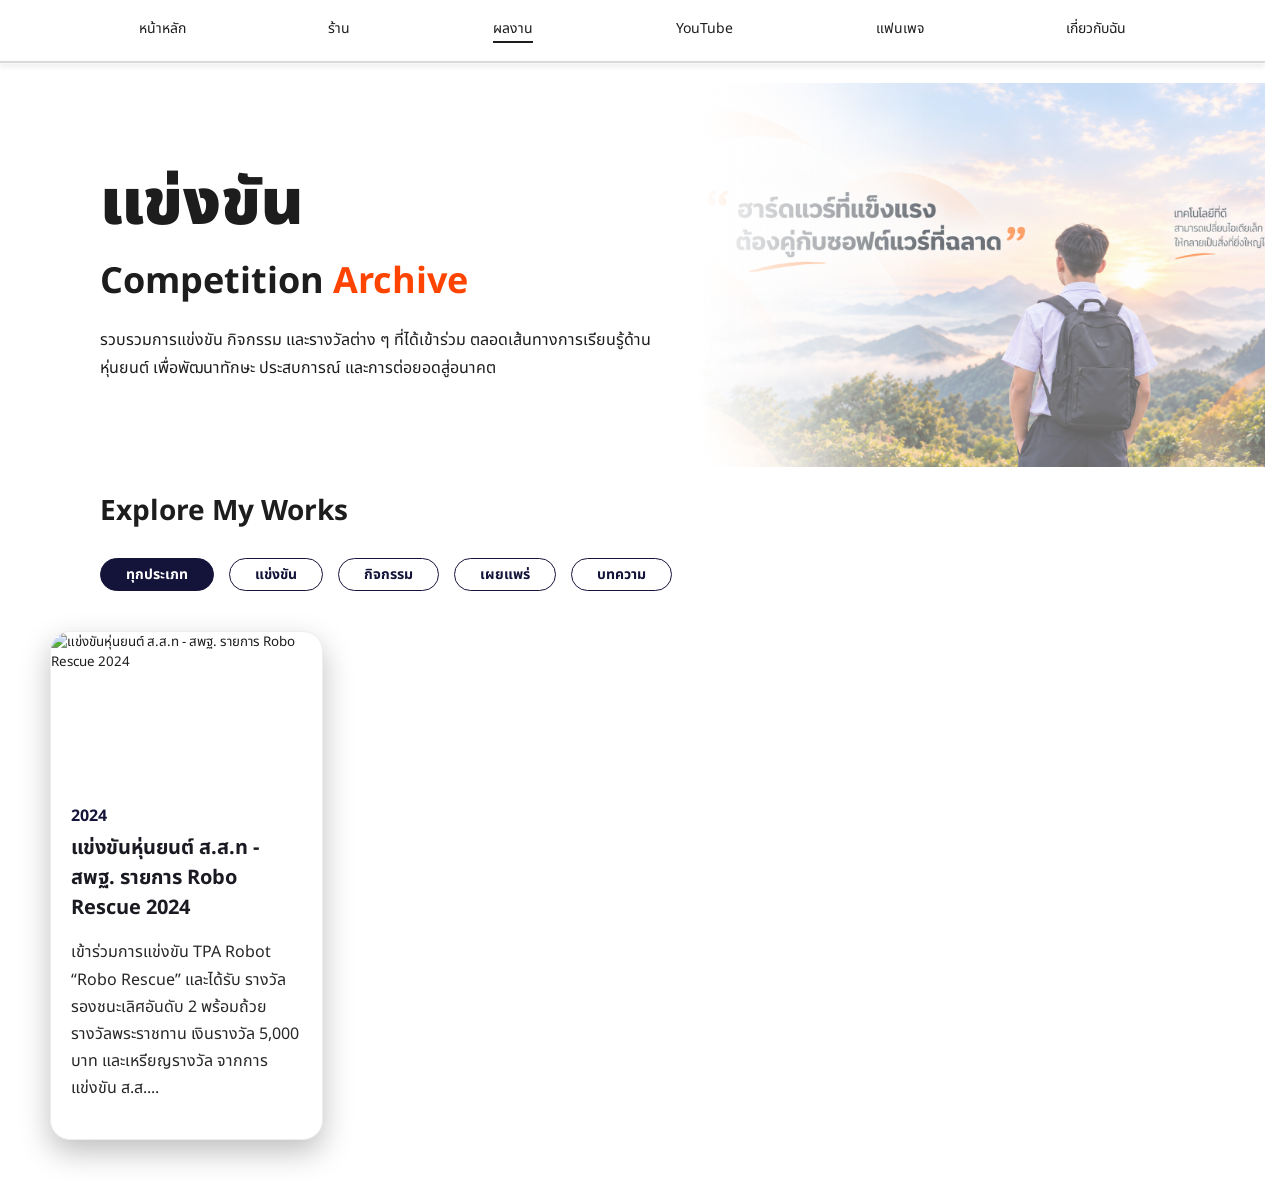
==== INDEX/Award.html @ 64dc819f "Fix folder case for GitHub Pages" ====
<!DOCTYPE html>
<html lang="th">

<head>
    <meta charset="UTF-8">
    <meta name="viewport" content="width=device-width, initial-scale=1.0">

    <title>Portfolio | Award - Phattharadon Seemoka</title>

    <link rel="stylesheet" href="../CSS/Award.css">
    <link rel="icon" type="image/png" href="../Image/LogoWebpage.png">
    <script src="../JS/property.js" defer></script>
</head>

<body>

    <nav class="top-bar" aria-label="เมนูหลัก">
        <a href="Home.html" class="menu-bar">หน้าหลัก</a>
        <a
            href="https://shopee.co.th/shop/1546466770"
            target="_blank"
            rel="noopener noreferrer"
            class="menu-bar"
        >
            ร้าน
        </a>
        <a href="Award.html" class="menu-bar active-menu">
            ผลงาน
        </a>
        <a
            href="https://www.youtube.com/@BiNET-e7s"
            target="_blank"
            rel="noopener noreferrer"
            class="menu-bar"
        >
            YouTube
        </a>
        <a
            href="https://www.facebook.com/share/1YSYnYvE7o/?mibextid=wwXIfr"
            target="_blank"
            rel="noopener noreferrer"
            class="menu-bar"
        >
            แฟนเพจ
        </a>
        <a href="About-me.html" class="menu-bar">
            เกี่ยวกับฉัน
        </a>
    </nav>

    <div class="line"></div>

    <section class="competition-Title">
        <div class="text-title">
            <h1>แข่งขัน</h1>
            <h2>
                Competition
                <span>Archive</span>
            </h2>
            <!-- แก้ไขข้อความแนะนำหน้า Portfolio -->
            <p>
                รวบรวมการแข่งขัน กิจกรรม และรางวัลต่าง ๆ ที่ได้เข้าร่วม
                ตลอดเส้นทางการเรียนรู้ด้านหุ่นยนต์ เพื่อพัฒนาทักษะ
                ประสบการณ์ และการต่อยอดสู่อนาคต
            </p>
        </div>
        <!-- เปลี่ยนรูปภาพหลักของหน้า Award -->
        <img
            src="../Image/Background.png"
            class="picture"
            alt="ภาพประกอบการแข่งขันหุ่นยนต์"
        >
    </section>

    <section class="filter-section">
        <h2>Explore My Works</h2>

        <div class="filter-category">
            <button type="button" class="active">
                ทุกประเภท
            </button>
            <button type="button">
                แข่งขัน
            </button>
            <button type="button">
                กิจกรรม
            </button>
            <button type="button">
                เผยแพร่
            </button>
            <button type="button">
                บทความ
            </button>
        </div>
    </section>
    <section class="Award-gallery">
    </section>

    <dialog
        class="project-popup"
        id="projectPopup"
        aria-labelledby="popupTitle"
    >

        <button
            type="button"
            class="popup-close"
            aria-label="ปิดรายละเอียดผลงาน"
        >
            &times;
        </button>

        <div class="popup-header">
            <!-- เปลี่ยนประเภทกิจกรรมและปี -->
            <span id="popupCategory">
                ROBOTICS COMPETITION · 2024
            </span>

            <!-- เปลี่ยนชื่อกิจกรรมใน Popup -->
            <h2 id="popupTitle">
                TPA Robo Rescue
            </h2>
        </div>

        <div class="popup-media">
            <div class="media-slide">
                <!-- เปลี่ยนรูปภาพ Popup รูปที่ 1 -->
                <img
                    src="../Image/TPArobot2024.png"
                    alt="ภาพการแข่งขัน TPA Robo Rescue"
                    class="popup-image"
                >
            </div>
            <div class="media-slide" hidden>
                <!-- เปลี่ยนรูปภาพ Popup รูปที่ 2 -->
                <img
                    src="../Image/TPArobot2024.png"
                    alt="ภาพหุ่นยนต์ในการแข่งขัน"
                    class="popup-image"
                >
            </div>
            <div class="media-slide" hidden>
                <video
                    class="popup-video"
                    preload="none"
                    playsinline
                >
                    <!-- เปลี่ยนไฟล์วิดีโอของกิจกรรม -->
                    <source
                        src="../Video/TPA2024clip.mp4"
                        type="video/mp4"
                    >
                    เบราว์เซอร์ไม่รองรับการเล่นวิดีโอ
                </video>
            </div>
            <div class="media-controls">
                <button
                    type="button"
                    class="media-prev"
                    aria-label="สื่อก่อนหน้า"
                >
                    &#10094;
                </button>
                <span
                    class="media-counter"
                    aria-live="polite"
                >
                    1 / 3
                </span>
                <button
                    type="button"
                    class="media-next"
                    aria-label="สื่อถัดไป"
                >
                    &#10095;
                </button>
            </div>
        </div>

        <div class="popup-info">
            <div class="popup-role">
                <h3>MY ROLE</h3>
                <!-- เปลี่ยนตำแหน่งและหน้าที่ที่รับผิดชอบ -->
                <p>
                    รายละเอียดตำแหน่งและหน้าที่
                </p>
            </div>
            <div class="popup-award">
                <h3>ACHIEVEMENT</h3>
                <!-- เปลี่ยนรางวัลหรือผลการแข่งขันที่ได้รับ -->
                <p>
                    รายละเอียดรางวัลหรือผลการแข่งขัน
                </p>
            </div>
        </div>

        <div class="popup-description">
            <h3>รายละเอียดการแข่งขัน</h3>
            <!-- เปลี่ยนรายละเอียด ประสบการณ์ และสิ่งที่ได้เรียนรู้ -->
            <p>
                อธิบายประสบการณ์ในการแข่งขัน
                การออกแบบและพัฒนาหุ่นยนต์
                ปัญหาที่พบ วิธีการแก้ไข
                และสิ่งที่ได้เรียนรู้จากกิจกรรม
            </p>
        </div>
    </dialog>

</body>
</html>
---- CSS/Award.css ----
@import url('https://fonts.googleapis.com/css2?family=Black+Ops+One&family=Noto+Sans+Thai:wght@100..900&family=Share+Tech&display=swap');

/* ===== GLOBAL ===== */

html {
    overflow-y: scroll;
    scrollbar-gutter: stable;
}

body {
    margin: 0;
    font-family: "Noto Sans Thai", sans-serif;
    background: white;
    color: rgb(30, 29, 29);
    overflow-x: hidden;
}

* {
    box-sizing: border-box;
}

/* ===== NAVIGATION ===== */

.menu-bar {
    position: relative;
    flex-shrink: 0;
    font-size: 14px;
    text-decoration: none;
    color: rgb(30, 29, 29);
}

.menu-bar::after {
    content: "";
    position: absolute;
    left: 0;
    bottom: -4px;
    width: 100%;
    height: 2px;
    background-color: transparent;
    transition: background-color 0.2s ease;
}

.menu-bar:hover {
    text-shadow: 0 0 0.5px rgb(30, 29, 29);
}

.menu-bar:hover::after,
.active-menu::after {
    background-color: rgb(30, 29, 29);
}

.top-bar {
    min-height: 46px;
    padding: 10px 20px 0;
    display: flex;
    align-items: center;
    justify-content: space-evenly;
    gap: 24px;
}

@media (max-width: 800px) {
    .top-bar {
        padding: 12px 15px;
        justify-content: flex-start;
        gap: 25px;
        overflow-x: auto;
        scrollbar-width: none;
    }

    .top-bar::-webkit-scrollbar {
        display: none;
    }

    .menu-bar {
        font-size: 13px;
        white-space: nowrap;
    }
}

/* ===== DIVIDER ===== */

.line {
    width: 100%;
    height: 2px;
    margin: 15px 0 20px;
    background-color: rgba(40, 45, 47, 0.174);
    box-shadow: 0 3px 5px rgba(23, 26, 27, 0.174);
}

/* ===== COMPETITION SECTION ===== */

.competition-Title {
    width: 100%;
    max-width: 100%;
    margin: 0 auto;
    padding-left: 100px;
    display: flex;
    align-items: center;
    gap: 30px;
}

/* ===== COMPETITION TEXT ===== */

.text-title {
    flex: 1;
    min-width: 0;
    line-height: 1.6;
}

.text-title h1 {
    font-size: clamp(36px, 5vw, 70px);
    font-weight: 900;
    line-height: 1.2;
    margin: 0 0 15px;
}

.text-title h2 {
    font-size: clamp(24px, 3vw, 36px);
    line-height: 1.3;
    margin: 0 0 20px;
}

.text-title h2 span {
    color: rgb(255, 68, 0);
}

.text-title p {
    font-size: 16px;
    line-height: 1.8;
    margin: 0;
}

/* ===== COMPETITION IMAGE ===== */

.picture {
    flex: 1;
    width: 50%;
    min-width: 0;
    height: clamp(250px, 30vw, 420px);
    display: block;
    object-fit: cover;
    object-position: center;
    opacity: 0.6;
    -webkit-mask-image: linear-gradient(
        to right,
        transparent 0%,
        black 40%,
        black 50%
    );
    mask-image: linear-gradient(
        to right,
        transparent 0%,
        black 40%,
        black 50%
    );
}

/* ===== FILTER SECTION ===== */

.filter-section {
    padding-left: 100px;
}

.filter-section h2 {
    font-size: 28px;
    margin-bottom: 25px;
}

/* ===== CATEGORY FILTER ===== */

.filter-category {
    display: flex;
    margin-top: 5px;
    flex-wrap: wrap;
    gap: 15px;
}

.filter-category button {
    padding: 5px 25px;
    border: 1px solid rgb(20, 20, 59);
    border-radius: 20px;
    background-color: white;
    color: rgb(20, 20, 59);
    font-family: "Noto Sans Thai", sans-serif;
    font-size: 14px;
    font-weight: bold;
    cursor: pointer;
    transition: 0.2s;
}

.filter-category button.active {
    color: white;
    background-color: rgb(20, 20, 59);
}

.filter-category button.active:hover {
    color: white;
    background-color: rgb(20, 20, 59);
}

.filter-category button:not(.active):hover {
    color: rgb(20, 20, 59);
    background-color: #dfdfe1;
}

/* ===== AWARD GALLERY ===== */

.Award-gallery {
    width: calc(100% - 100px);
    max-width: 1400px;
    margin: 40px auto;
    display: grid;
    grid-template-columns: repeat(4, minmax(0, 1fr));
    gap: 25px;
}

/* ===== PHOTO CARD ===== */

.photo-card {
    width: 100%;
    padding: 0;
    text-align: left;
    background: white;
    border: 1px solid #eee;
    box-shadow: 0 12px 30px rgba(0, 0, 0, 0.25);
    border-radius: 20px;
    overflow: hidden;
    font-family: inherit;
    color: inherit;
    display: flex;
    flex-direction: column;
    justify-content: flex-start;
    cursor: pointer;
    transition: transform 0.2s ease,
                box-shadow 0.2s ease;
}

/* ซ่อนการ์ดเมื่อไม่ตรงประเภท */

.photo-card[hidden] {
    display: none;
}

.photo-card:hover {
    transform: scale(1.02);
    box-shadow: 0 12px 30px rgba(0, 0, 0, 0.5);
}

/* สำหรับการใช้งานด้วย Keyboard */

.photo-card:focus-visible {
    outline: 3px solid rgb(255, 68, 0);
    outline-offset: 3px;
}

/* ===== PROJECT IMAGE ===== */

.project-image {
    display: block;
    width: 100%;
    height: auto;
    aspect-ratio: 16 / 9;
    object-fit: cover;
    object-position: center;
    flex-shrink: 0;
    margin: 0;
    padding: 0;
    border-radius: 0;
}

/* ===== PROJECT INFORMATION ===== */

.info {
    padding: 20px;
}

.year {
    font-size: 16px;
    font-weight: bold;
    color: rgb(20, 20, 59);
}

.info h3 {
    color: rgb(26, 26, 34);
    font-size: 20px;
    margin: 5px 0;
}

.info p {
    font-size: 16px;
    color: #272727;
    line-height: 1.7;
}

/* ===================================
   PROJECT POPUP
=================================== */

.project-popup {
    width: min(700px, calc(100% - 40px));
    max-width: 700px;
    max-height: 85vh;
    margin: auto;
    padding: 30px;
    background: white;
    color: rgb(30, 29, 29);
    border: none;
    border-radius: 20px;
    box-shadow: 0 25px 80px rgba(0, 0, 0, 0.25);
    overflow-y: auto;
    font-family: "Noto Sans Thai", sans-serif;
}

/* พื้นหลังด้านหลัง Popup */

.project-popup::backdrop {
    background: rgba(0, 0, 0, 0.55);
    backdrop-filter: blur(5px);
    -webkit-backdrop-filter: blur(5px);
}

/* ===== POPUP CLOSE BUTTON ===== */

.popup-close {
    position: absolute;
    top: 15px;
    right: 15px;
    width: 36px;
    height: 36px;
    display: flex;
    align-items: center;
    justify-content: center;
    background: #f1f1f1;
    color: #333;
    border: none;
    border-radius: 50%;
    font-size: 24px;
    line-height: 1;
    cursor: pointer;
    transition: background-color 0.2s ease;
}

.popup-close:hover {
    background: #dddddd;
}

/* ===== POPUP HEADER ===== */

.popup-header {
    padding-right: 40px;
    margin-bottom: 20px;
}

.popup-header span {
    display: block;
    margin-bottom: 10px;
    font-size: 12px;
    font-weight: bold;
    letter-spacing: 1px;
    color: rgb(255, 68, 0);
}

.popup-header h2 {
    margin: 0;
    font-size: clamp(24px, 4vw, 34px);
    font-weight: 800;
    line-height: 1.3;
    color: rgb(20, 20, 59);
}

/* ===== POPUP IMAGE ===== */

.popup-image {
    display: block;
    width: 100%;
    aspect-ratio: 16 / 9;
    object-fit: cover;
    border-radius: 14px;
}

/* ===== POPUP INFO ===== */

.popup-info {
    display: grid;
    grid-template-columns: repeat(2, minmax(0, 1fr));
    gap: 20px;
    margin-top: 25px;
}

.popup-role,
.popup-award {
    padding: 20px;
    background: #f7f7f8;
    border-radius: 12px;
}

.popup-role h3,
.popup-award h3 {
    margin: 0 0 10px;
    font-size: 13px;
    letter-spacing: 1px;
    color: rgb(255, 68, 0);
}

.popup-role p,
.popup-award p {
    margin: 0;
    font-size: 14px;
    line-height: 1.7;
    color: #444;
}

/* ===== POPUP DESCRIPTION ===== */

.popup-description {
    margin-top: 25px;
}

.popup-description h3 {
    font-size: 18px;
    margin: 0 0 10px;
    color: rgb(20, 20, 59);
}

.popup-description p {
    margin: 0;
    font-size: 15px;
    line-height: 1.9;
    color: #555;
}

/* ===== POPUP MEDIA GALLERY ===== */

.popup-media {
    width: 100%;

    /* กว้างเต็มพื้นที่ภายใน Popup */

    margin-top: 20px;
}

/* ===== MEDIA SLIDES ===== */

.media-slide {
    width: 100%;
}

/* ซ่อนรูปหรือวิดีโอที่ไม่ได้เลือก */

.media-slide[hidden] {
    display: none;
}

/* ===== IMAGE & VIDEO ===== */

.popup-image,
.popup-video {
    display: block;
    width: 100%;
    aspect-ratio: 16 / 9;
    object-fit: cover;

    /* แสดงภาพเต็ม ไม่ตัดขอบ */

    background-color: #101018;
    border-radius: 14px;
}

/* ===== MEDIA CONTROLS ===== */

.media-controls {
    display: flex;
    align-items: center;
    justify-content: space-between;
    margin-top: 15px;
}

/* ปุ่มเลื่อนซ้ายและขวา */

.media-prev,
.media-next {
    width: 40px;
    height: 40px;
    display: flex;
    align-items: center;
    justify-content: center;
    background-color: #f1f1f3;
    color: rgb(20, 20, 59);
    border: none;
    border-radius: 50%;
    font-size: 18px;
    cursor: pointer;
    transition: 0.2s ease;
}

/* เปลี่ยนสีเมื่อเมาส์วาง */

.media-prev:hover,
.media-next:hover {
    background-color: rgb(20, 20, 59);
    color: white;
}

/* ตัวนับจำนวนสื่อ */

.media-counter {
    font-size: 14px;
    font-weight: 600;
    color: #777;
}

/* ===================================
   RESPONSIVE
=================================== */

/* ===== TABLET 1000px ===== */

@media (max-width: 1000px) {
    .competition-Title {
        padding: 0 15px;
        gap: 15px;
    }

    .picture {
        height: 300px;
    }
}

/* ===== TABLET 900px ===== */

@media (max-width: 900px) {
    .Award-gallery {
        grid-template-columns: repeat(2, minmax(0, 1fr));
    }

    .filter-section {
        padding: 0 30px;
    }
}

/* ===== MOBILE 700px ===== */

@media (max-width: 700px) {
    .competition-Title {
        flex-direction: column;
        align-items: stretch;
        padding: 25px 20px;
        gap: 20px;
    }

    .text-title {
        width: 100%;
    }

    .text-title h1 {
        font-size: 40px;
    }

    .text-title h2 {
        font-size: 26px;
    }

    .text-title p {
        font-size: 14px;
    }

    .picture {
        width: 100%;
        height: 240px;
        flex: none;
        -webkit-mask-image: linear-gradient(
            to bottom,
            transparent 0%,
            black 35%,
            black 100%
        );
        mask-image: linear-gradient(
            to bottom,
            transparent 0%,
            black 35%,
            black 100%
        );
    }
}

/* ===== MOBILE 600px ===== */

@media (max-width: 600px) {
    .Award-gallery {
        width: calc(100% - 40px);
        grid-template-columns: 1fr;
        gap: 20px;
    }

    .filter-section {
        padding: 0 20px;
    }

    .filter-section h2 {
        font-size: 24px;
    }

    .filter-category {
        gap: 10px;
    }

    .filter-category button {
        padding: 5px 15px;
        font-size: 13px;
    }

    /* Popup */

    .project-popup {
        width: calc(100% - 24px);
        max-height: 90vh;
        padding: 20px;
        border-radius: 16px;
    }

    .popup-header {
        padding-right: 35px;
    }

    .popup-header span {
        font-size: 10px;
    }

    .popup-info {
        grid-template-columns: 1fr;
        gap: 12px;
    }

    .popup-role,
    .popup-award {
        padding: 15px;
    }

    .popup-description p {
        font-size: 14px;
    }
}

/* ===== REDUCED MOTION ===== */

@media (prefers-reduced-motion: reduce) {
    .photo-card,
    .popup-close {
        transition: none;
    }

    .photo-card:hover {
        transform: none;
    }
}

@media (max-width: 600px) {
    .popup-media {
        margin-top: 15px;
    }

    .popup-image,
    .popup-video {
        border-radius: 10px;
    }

    .media-prev,
    .media-next {
        width: 36px;
        height: 36px;
    }
}
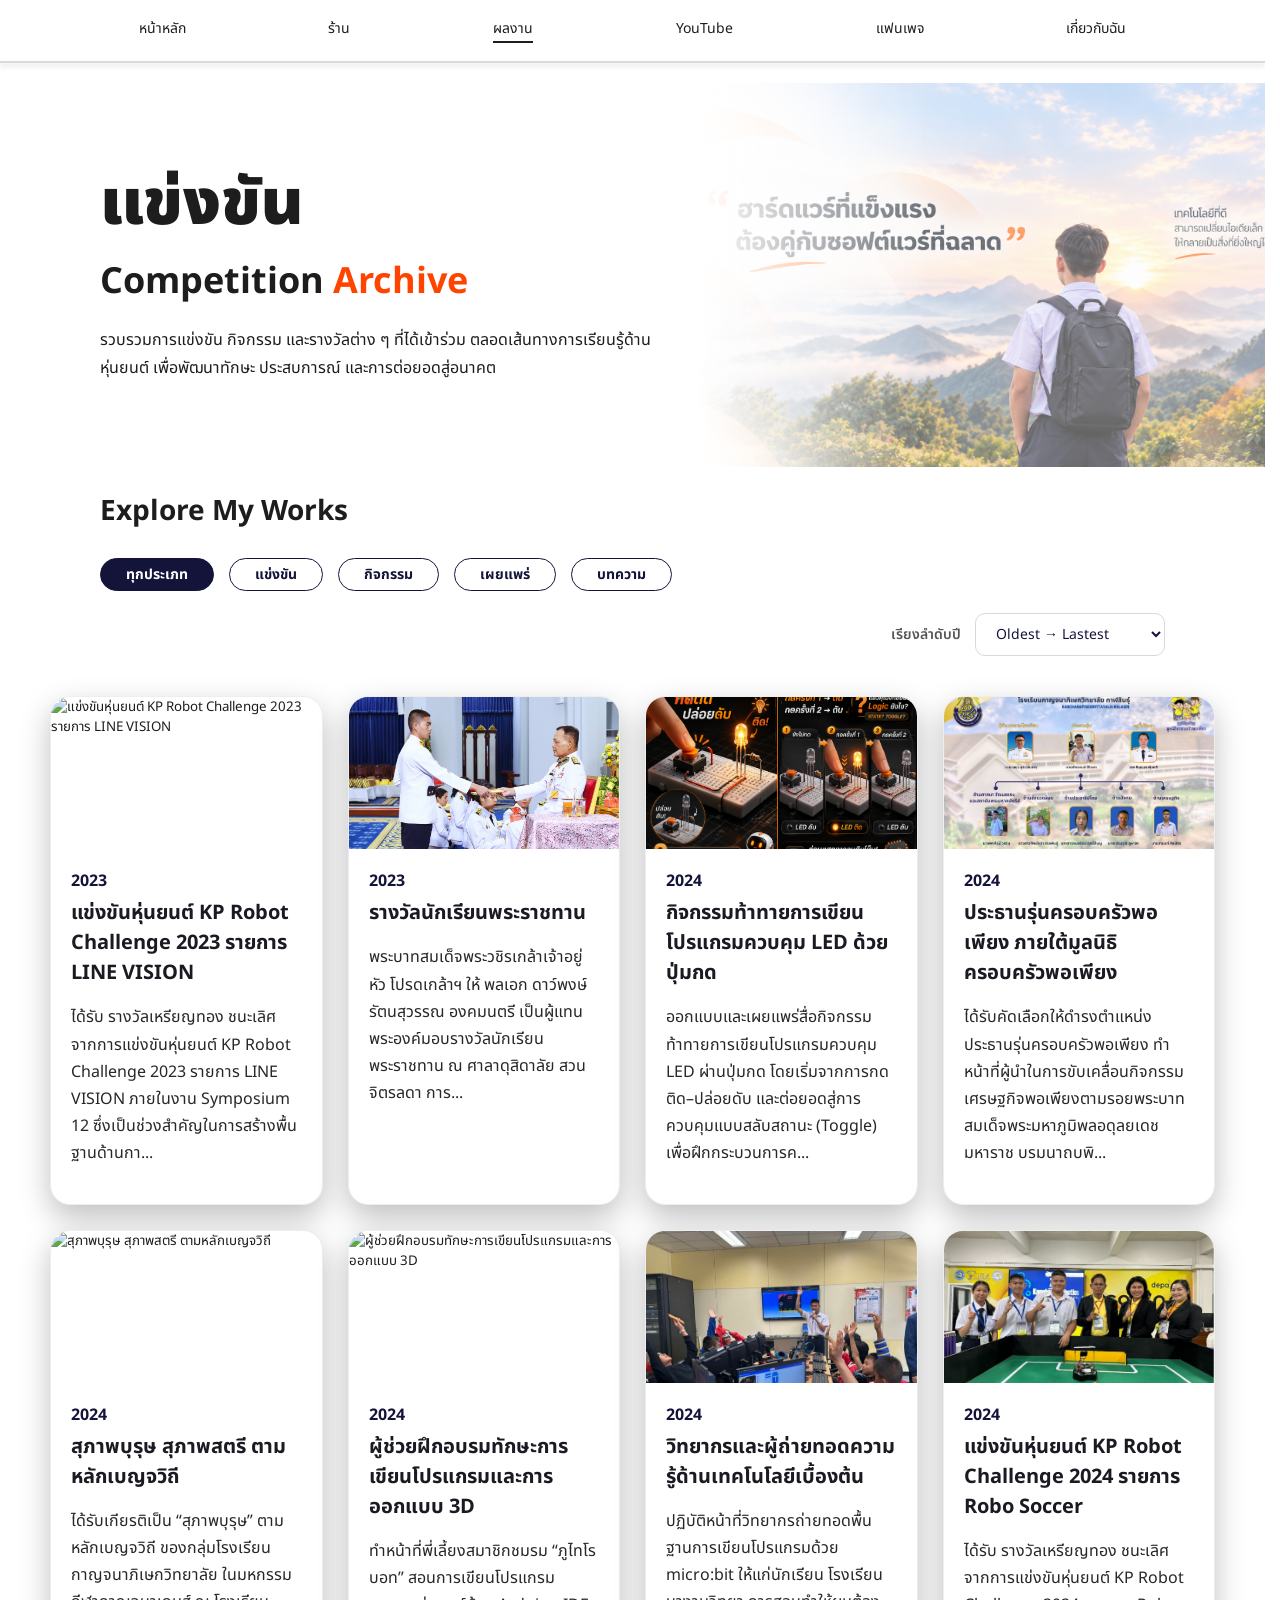
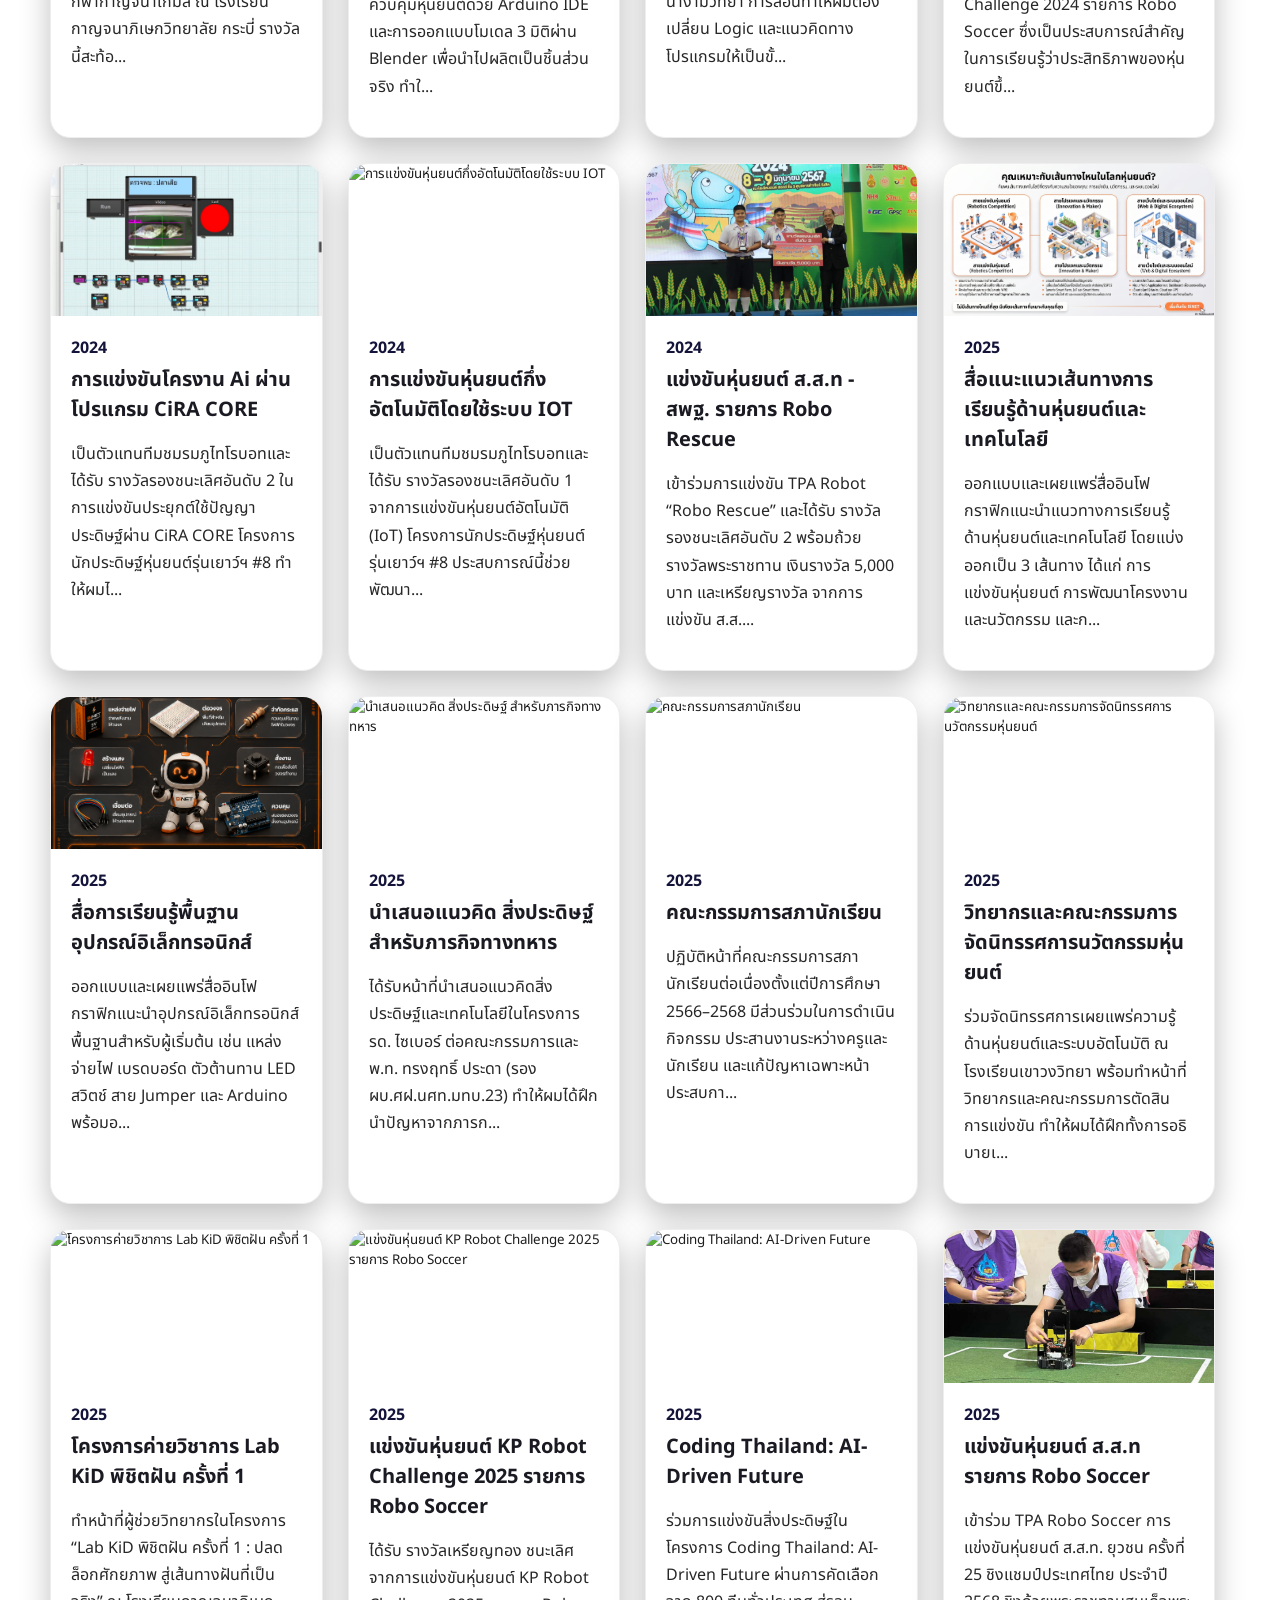
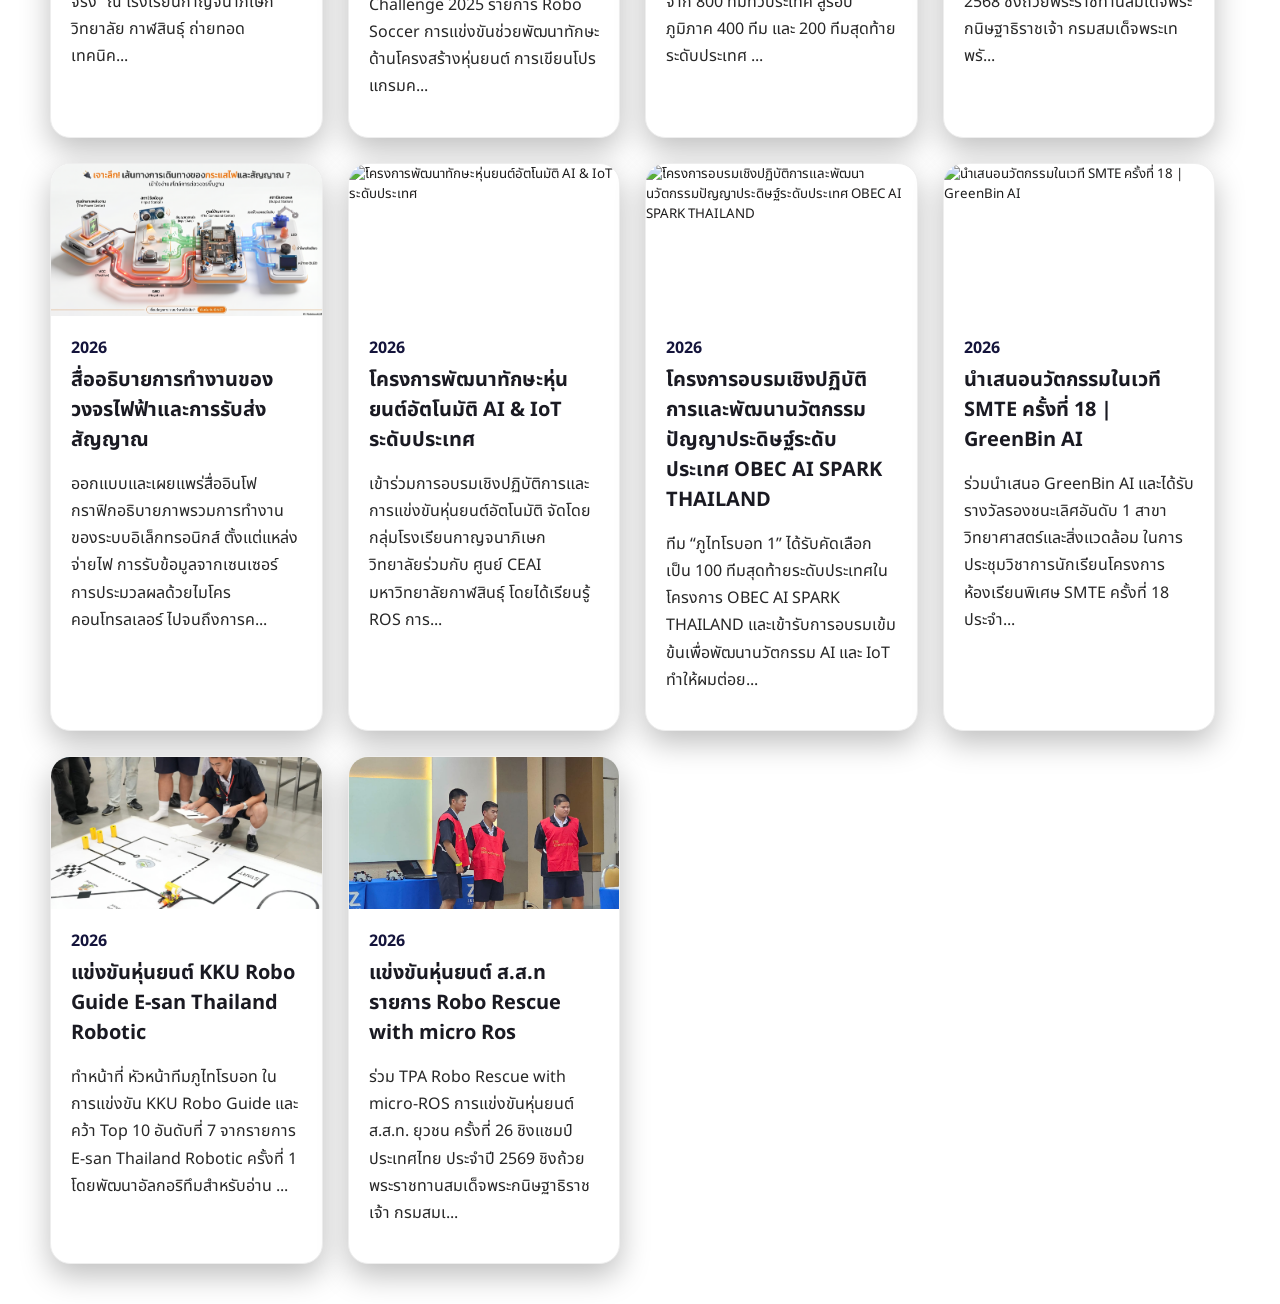
==== commit 1f4d22e5: "Add year sorting to Award page" ====
--- a/INDEX/Award.html
+++ b/INDEX/Award.html
@@ -10,6 +10,7 @@
     <link rel="stylesheet" href="../CSS/Award.css">
     <link rel="icon" type="image/png" href="../Image/LogoWebpage.png">
     <script src="../JS/property.js" defer></script>
+    <script src="../JS/year-sort.js" defer></script>
 </head>
 
 <body>
@@ -92,6 +93,25 @@
                 บทความ
             </button>
         </div>
+
+        <div class="sort-year-container">
+
+            <label for="sortYear">
+                เรียงลำดับปี
+            </label>
+
+            <select id="sortYear">
+                <option value="asc" selected>
+                    Oldest → Lastest
+                </option>
+
+                <option value="desc">
+                    Lastest → Oldest
+                </option>
+            </select>
+
+        </div>
+
     </section>
     <section class="Award-gallery">
     </section>
--- a/CSS/Award.css
+++ b/CSS/Award.css
@@ -670,3 +670,75 @@
         height: 36px;
     }
 }
+
+
+/* ===== SORT PROJECTS BY YEAR ===== */
+
+.sort-year-container {
+    display: flex;
+    align-items: center;
+    justify-content: flex-end;
+    gap: 14px;
+
+    margin-top: 22px;
+    padding-right: 100px;
+}
+
+.sort-year-container label {
+    color: #555;
+    font-size: 14px;
+    font-weight: 600;
+}
+
+#sortYear {
+    min-width: 190px;
+    padding: 9px 16px;
+
+    border: 1px solid #d8d8de;
+    border-radius: 10px;
+
+    background: #fff;
+    color: #14143b;
+
+    font-family: "Noto Sans Thai", sans-serif;
+    font-size: 14px;
+    cursor: pointer;
+
+    transition: border-color 0.2s ease;
+}
+
+#sortYear:hover,
+#sortYear:focus {
+    border-color: #ff4400;
+}
+
+#sortYear:focus-visible {
+    outline: 2px solid #ff4400;
+    outline-offset: 2px;
+}
+
+/* คงการทำงานของฟิลเตอร์ประเภทเดิม */
+.photo-card[hidden] {
+    display: none !important;
+}
+
+/* ===== MOBILE ===== */
+
+@media (max-width: 600px) {
+
+    .sort-year-container {
+        padding-right: 0;
+        justify-content: space-between;
+        gap: 10px;
+    }
+
+    .sort-year-container label {
+        font-size: 13px;
+    }
+
+    #sortYear {
+        min-width: 160px;
+        font-size: 13px;
+        padding: 8px 10px;
+    }
+}
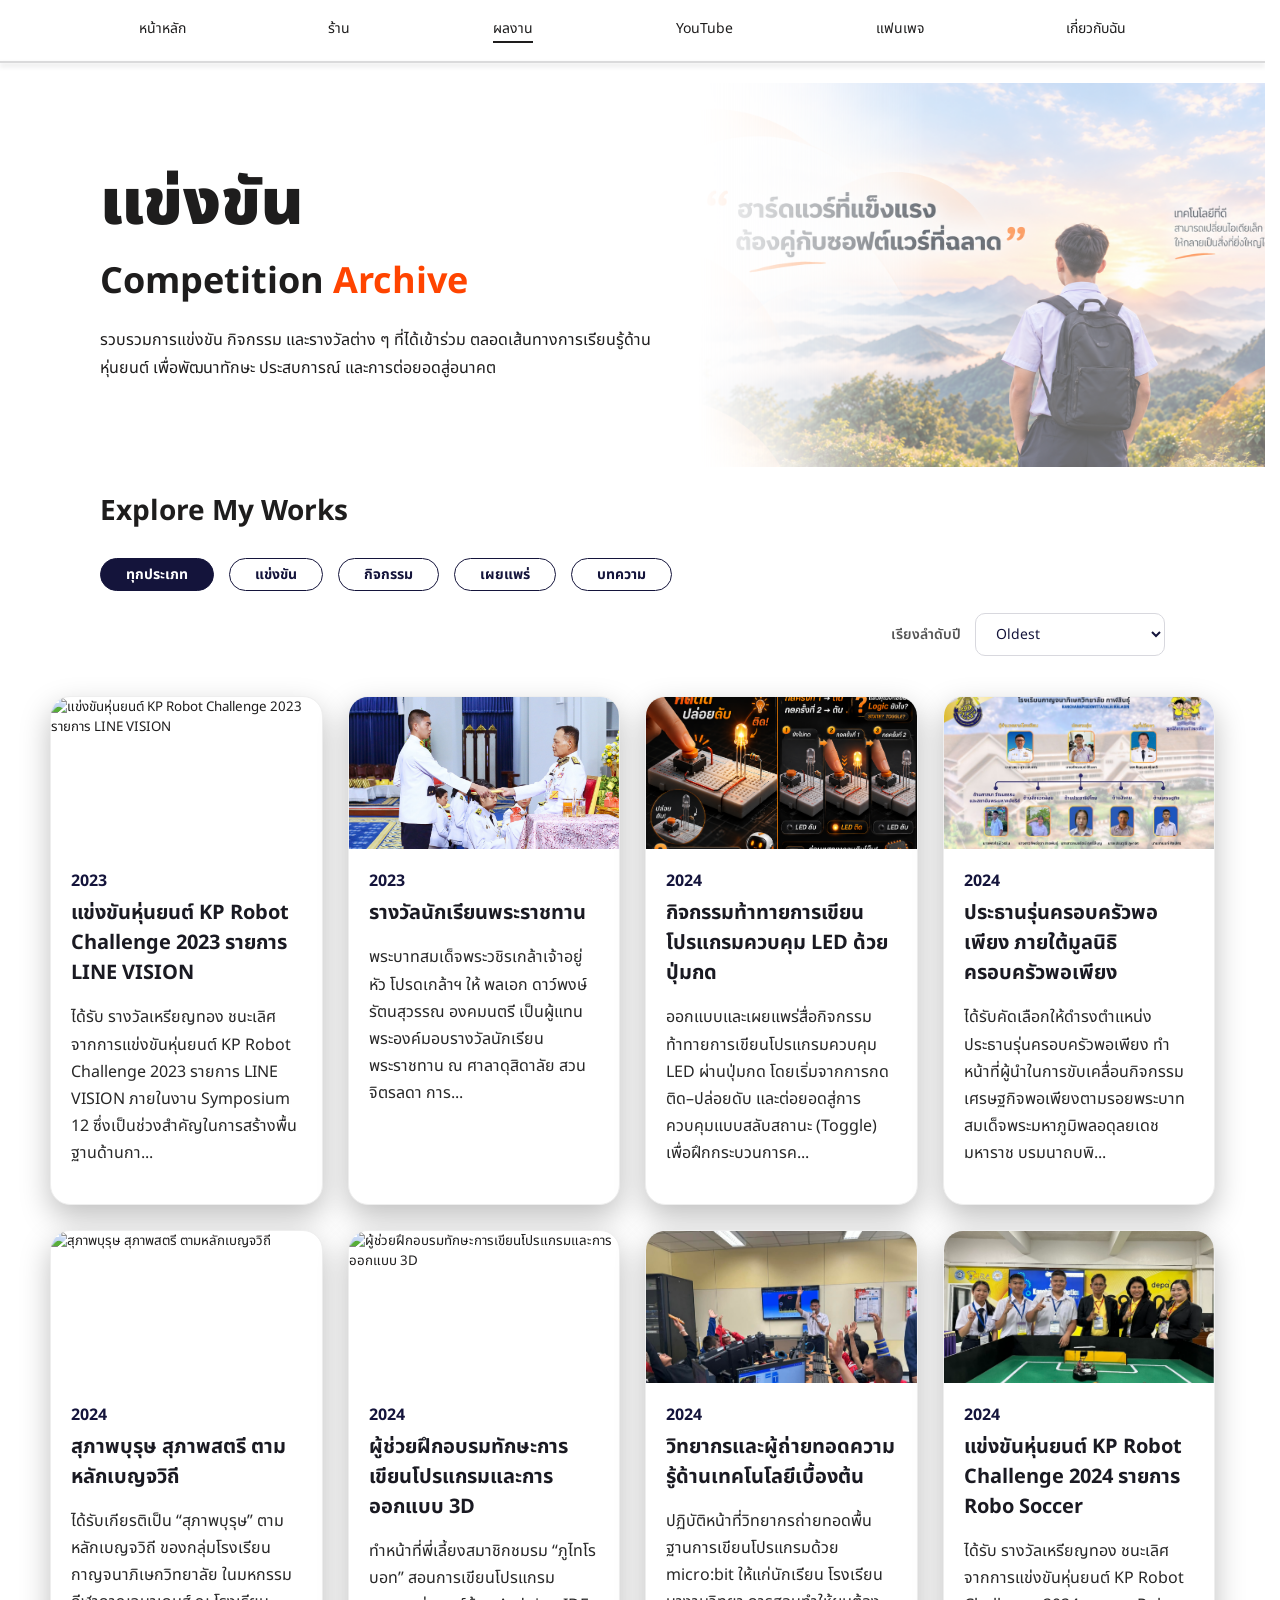
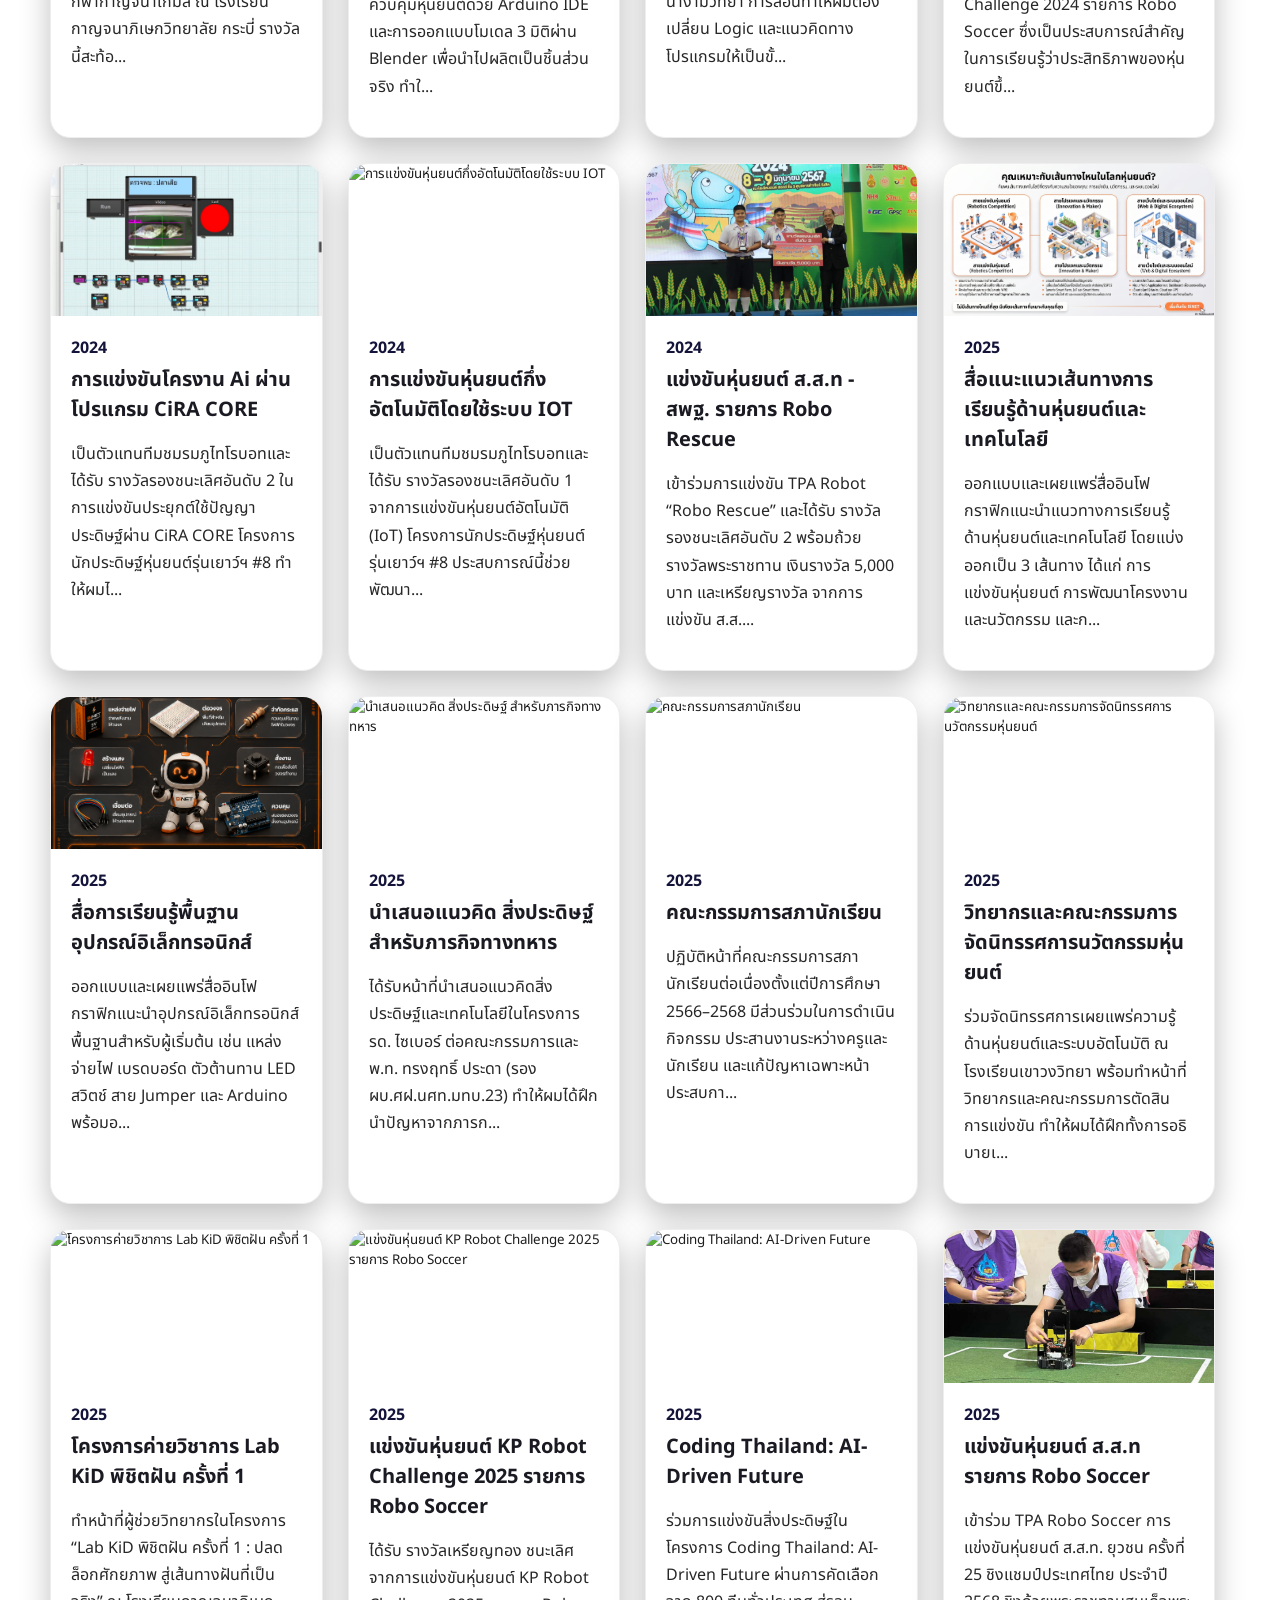
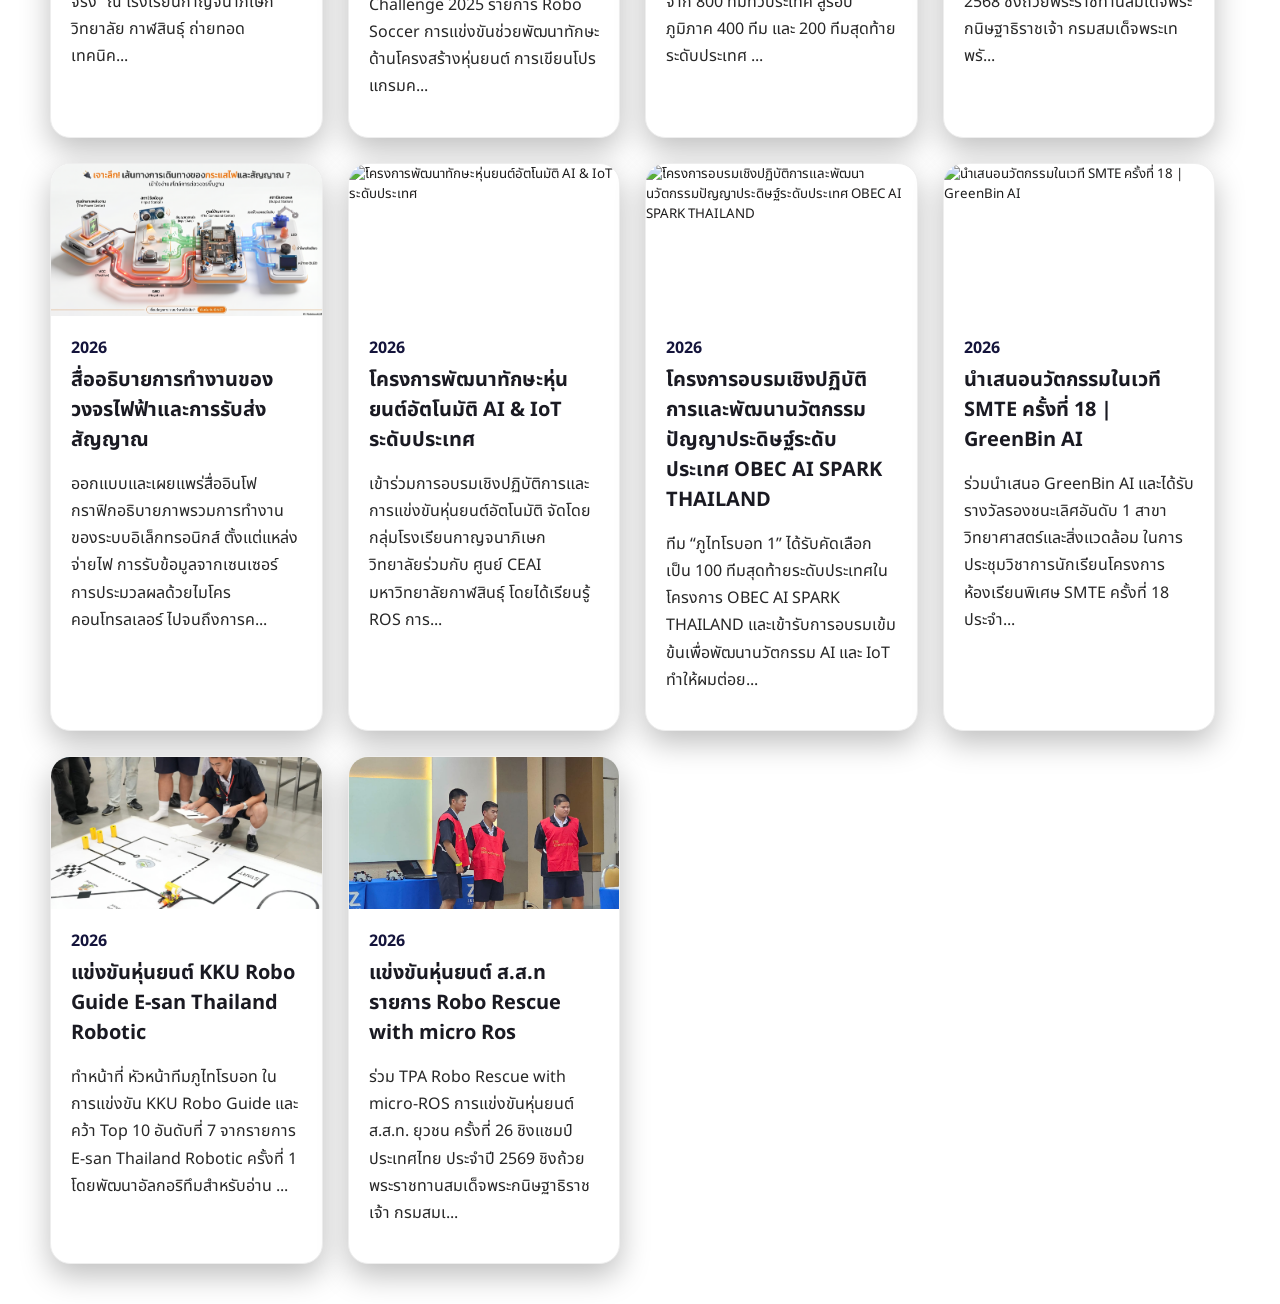
==== commit 1b3393b9: "Add year sorting to Award page" ====
--- a/INDEX/Award.html
+++ b/INDEX/Award.html
@@ -102,11 +102,11 @@
 
             <select id="sortYear">
                 <option value="asc" selected>
-                    Oldest → Lastest
+                    Oldest
                 </option>
 
                 <option value="desc">
-                    Lastest → Oldest
+                    Lastest
                 </option>
             </select>
 
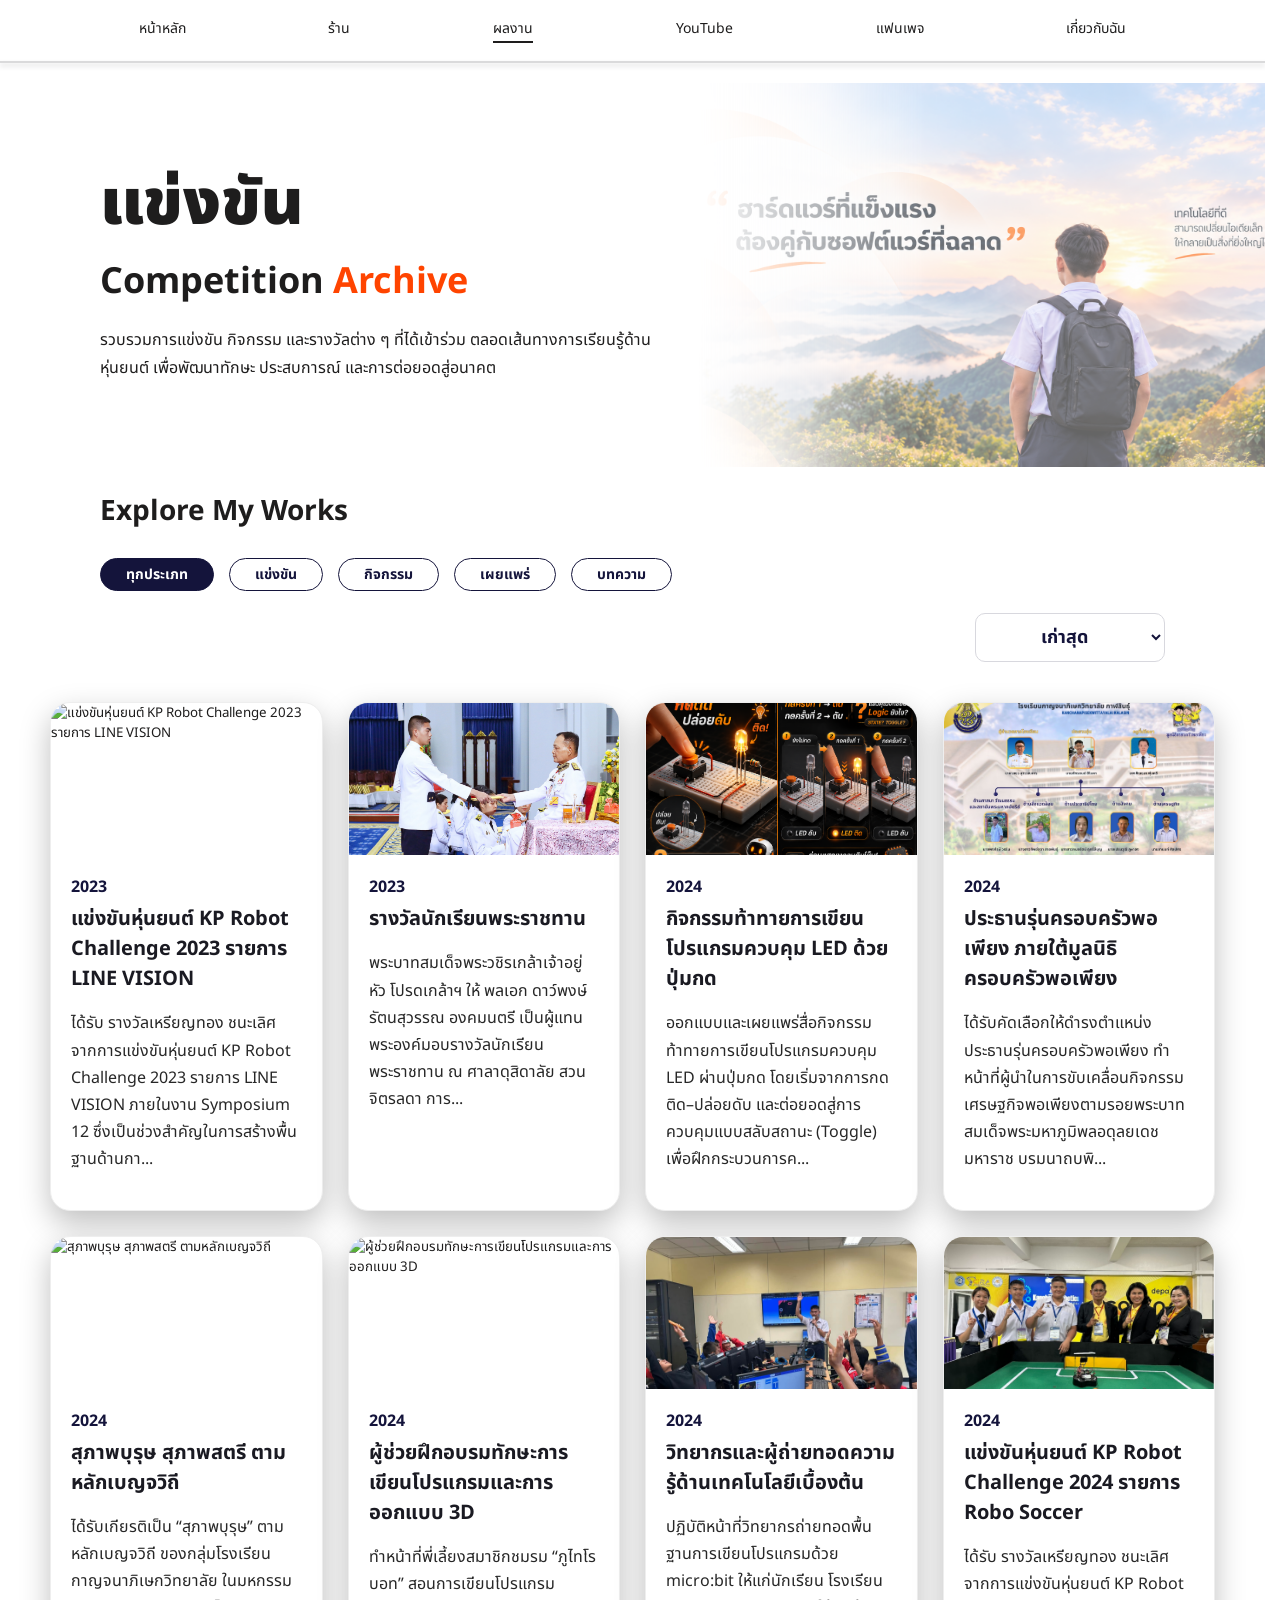
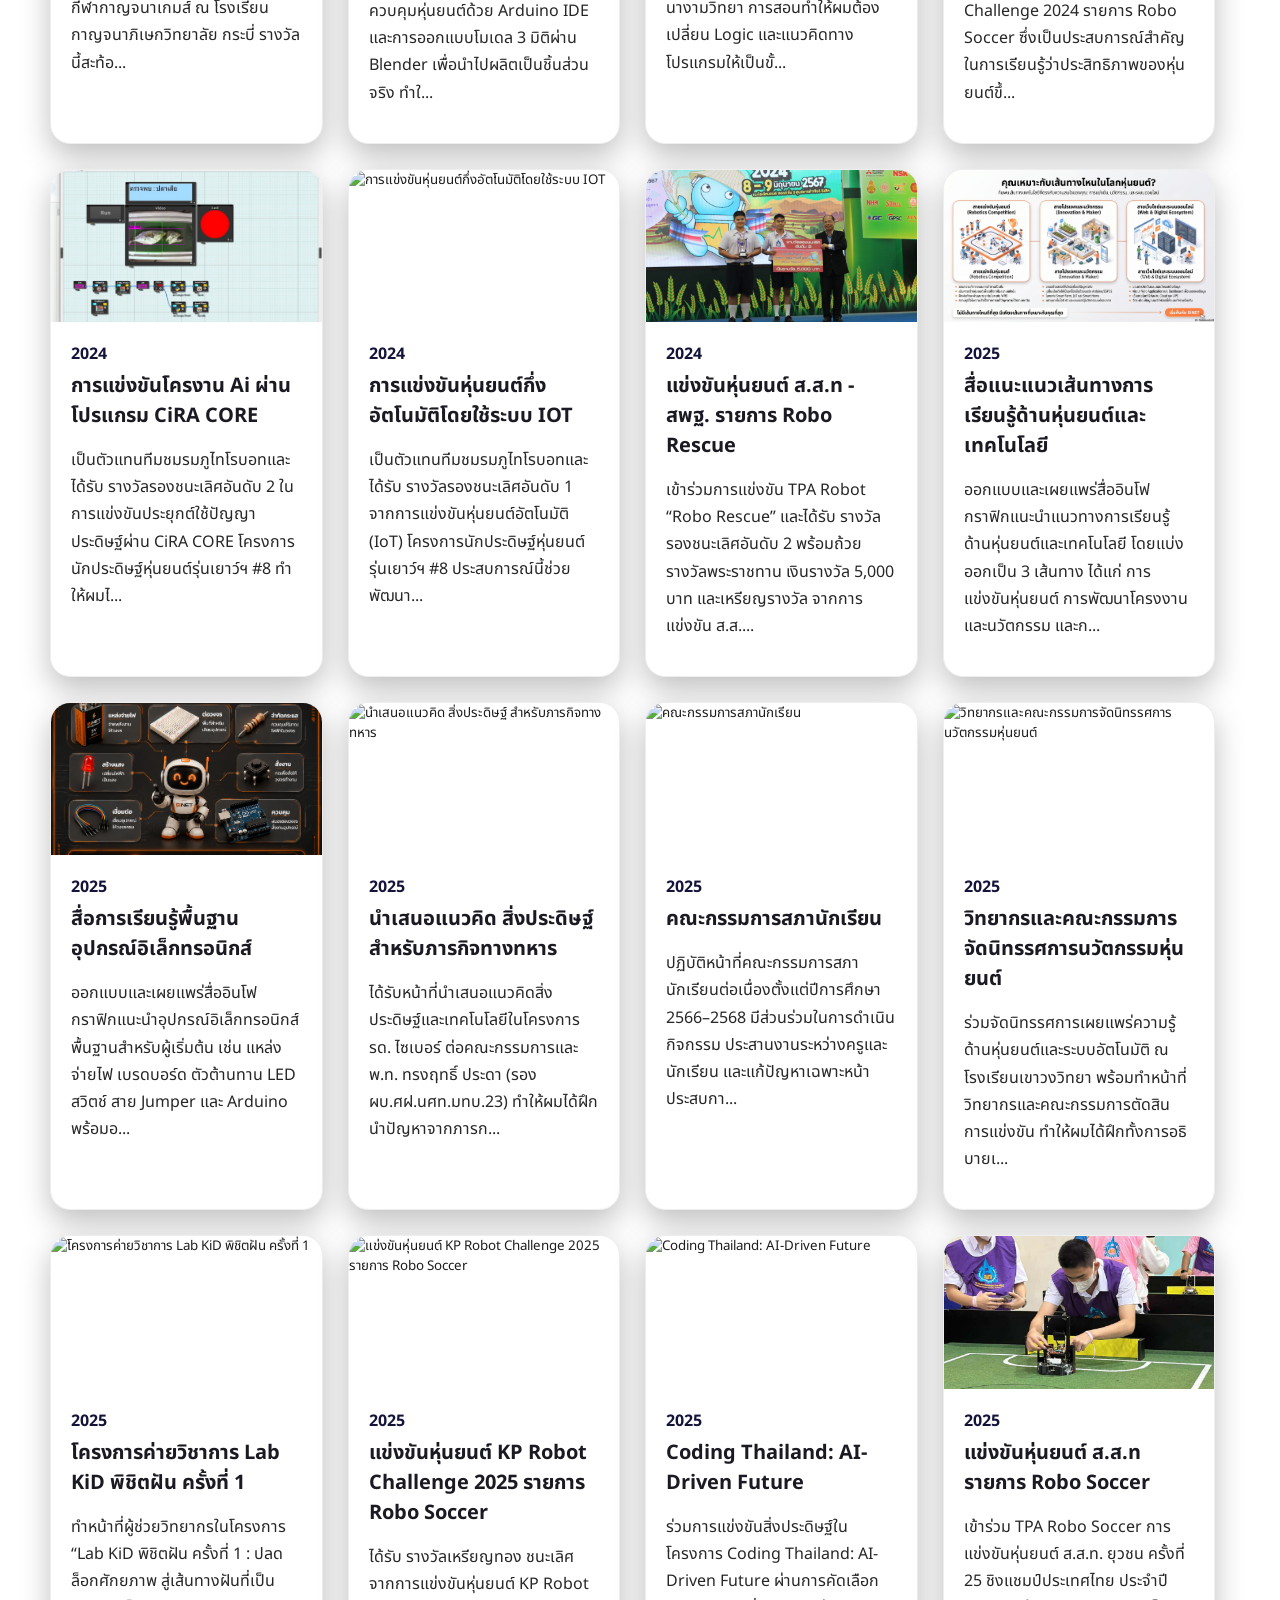
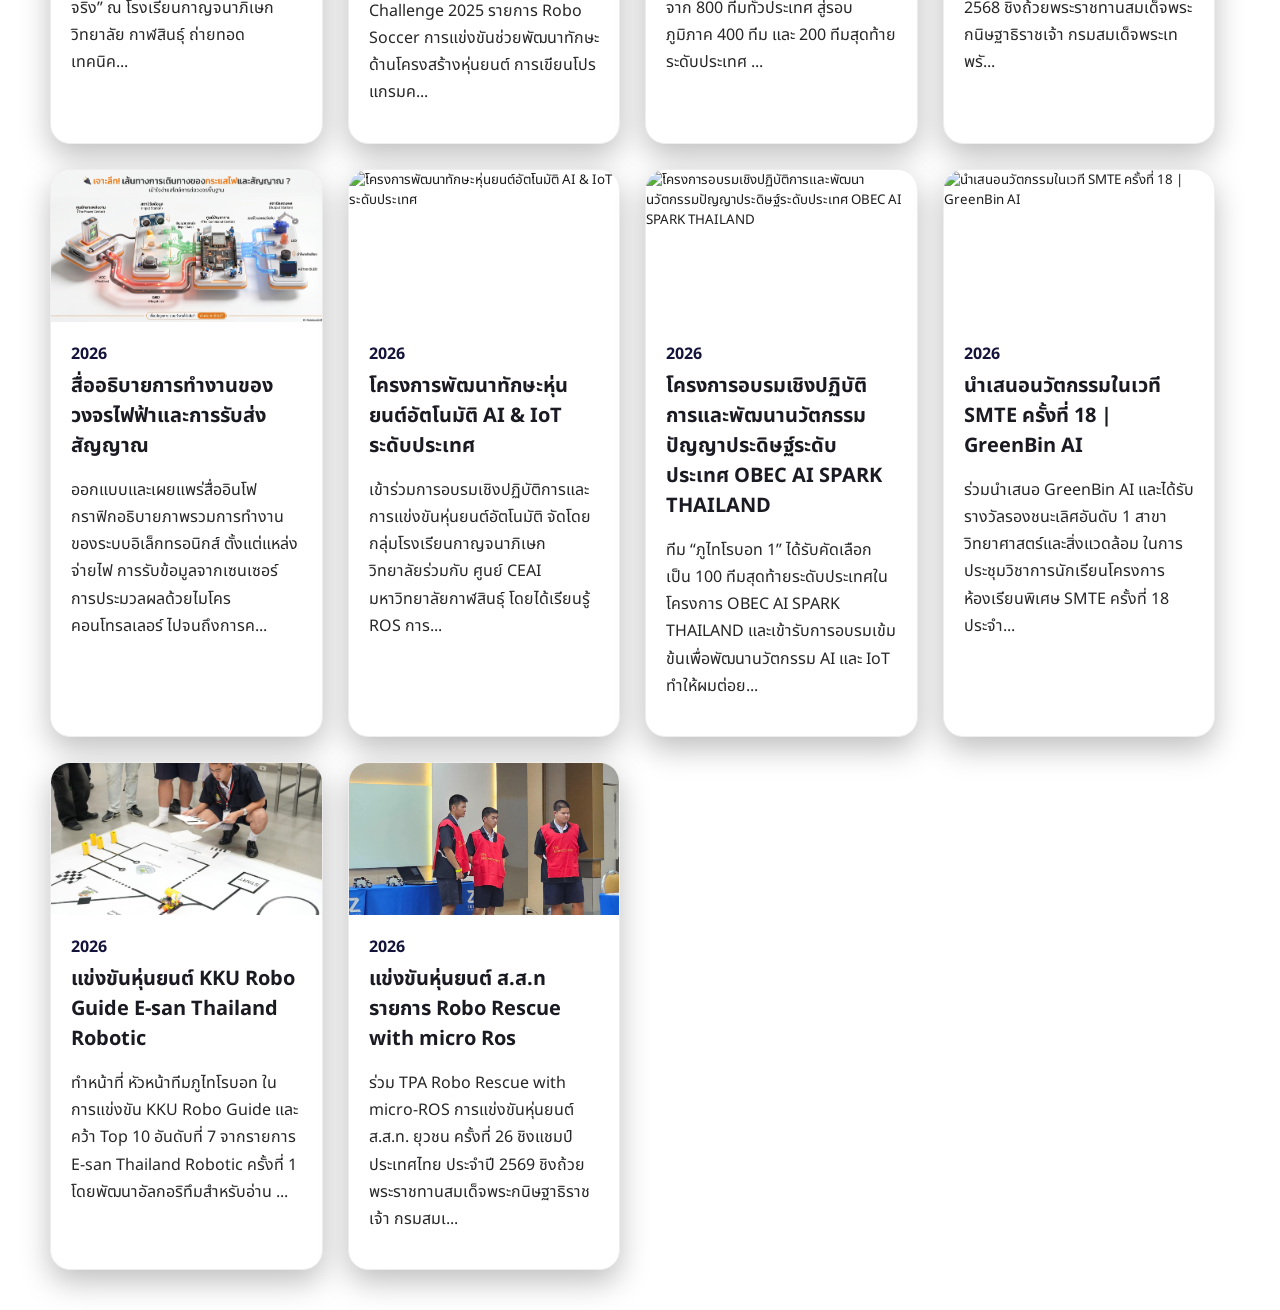
==== commit 8b4d11ed: "Add year sorting to Award page" ====
--- a/INDEX/Award.html
+++ b/INDEX/Award.html
@@ -95,18 +95,13 @@
         </div>
 
         <div class="sort-year-container">
-
-            <label for="sortYear">
-                เรียงลำดับปี
-            </label>
-
             <select id="sortYear">
                 <option value="asc" selected>
-                    Oldest
+                    เก่าสุด
                 </option>
 
                 <option value="desc">
-                    Lastest
+                    ล่าสุด
                 </option>
             </select>
 
--- a/CSS/Award.css
+++ b/CSS/Award.css
@@ -699,9 +699,13 @@
 
     background: #fff;
     color: #14143b;
+    font-weight: bold;
+
+    display: flex;
+    text-align: center;
 
     font-family: "Noto Sans Thai", sans-serif;
-    font-size: 14px;
+    font-size: 18px;
     cursor: pointer;
 
     transition: border-color 0.2s ease;
